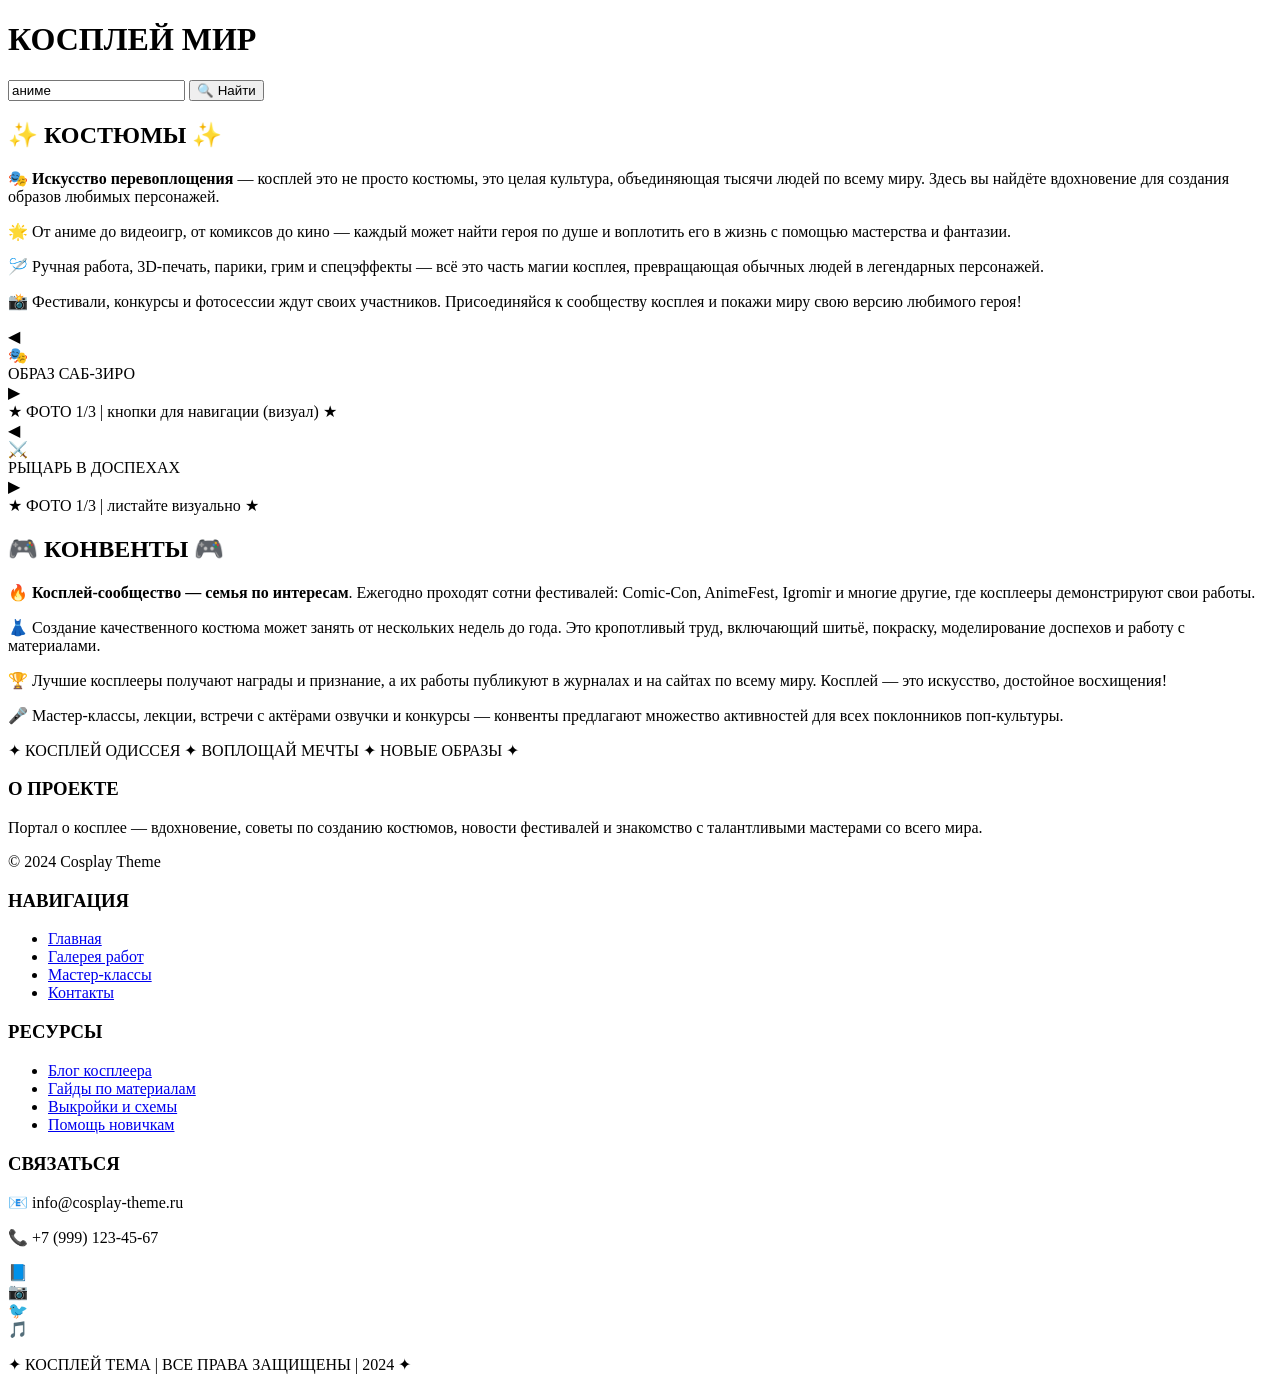
==== Страничка_1.html @ f5aa780e "Add files via upload" ====
<!DOCTYPE html>
<html lang="ru">
<head>
    <meta charset="UTF-8">
    <meta name="viewport" content="width=device-width, initial-scale=1.0">
    <title>Косплей тема | С футером</title>
    <link rel="stylesheet" href="css/styles_2.css">
</head>
<body>
    <div class="dashboard">
        <!-- ========== ЕДИНЫЙ КРАСНЫЙ БЛОК ========== -->
        <div class="red-panel-unified">
            <div class="red-grid">
                <!-- ЛЕВАЯ ЧАСТЬ КРАСНОГО БЛОКА: оранжевый блок с названием -->
                <div class="red-col">
                    <div class="orange-title-block">
                        <h1>КОСПЛЕЙ МИР</h1>
                    </div>
                </div>
                <!-- ПРАВАЯ ЧАСТЬ КРАСНОГО БЛОКА: поиск с кнопкой -->
                <div class="red-col">
                    <div class="search-wrapper">
                        <input type="text" placeholder="Поиск по сайту..." value="аниме">
                        <button>🔍 Найти</button>
                    </div>
                </div>
            </div>
        </div>

        <!-- ========== КОНТЕНТ ПОД КРАСНЫМ БЛОКОМ (две колонки) ========== -->
        <div class="content-grid">
            <!-- ЛЕВАЯ КОЛОНКА КОНТЕНТА -->
            <div class="content-col">
                <!-- маленький хендинг 2 в темно-сером блоке -->
                <div class="darkgray-block small">
                    <h2>✨ КОСТЮМЫ ✨</h2>
                </div>

                <!-- серый блок с информацией -->
                <div class="gray-info-block">
                    <p>🎭 <strong>Искусство перевоплощения</strong> — косплей это не просто костюмы, это целая культура, объединяющая тысячи людей по всему миру. Здесь вы найдёте вдохновение для создания образов любимых персонажей.</p>
                    <p>🌟 От аниме до видеоигр, от комиксов до кино — каждый может найти героя по душе и воплотить его в жизнь с помощью мастерства и фантазии.</p>
                    <p>🪡 Ручная работа, 3D-печать, парики, грим и спецэффекты — всё это часть магии косплея, превращающая обычных людей в легендарных персонажей.</p>
                    <p>📸 Фестивали, конкурсы и фотосессии ждут своих участников. Присоединяйся к сообществу косплея и покажи миру свою версию любимого героя!</p>
                </div>

                <!-- фотография с кнопками для перелистывания -->
                <div class="photo-carousel">
                    <div class="carousel-container">
                        <div class="carousel-btn">◀</div>
                        <div class="carousel-image">
                            <div class="photo-frame">
                                <div class="photo-content">
                                    <span class="photo-icon">🎭</span>
                                    <div class="photo-text">ОБРАЗ САБ-ЗИРО</div>
                                </div>
                            </div>
                        </div>
                        <div class="carousel-btn">▶</div>
                    </div>
                    <div class="carousel-dots">
                        <div class="dot active"></div>
                        <div class="dot"></div>
                        <div class="dot"></div>
                    </div>
                    <div class="carousel-caption">★ ФОТО 1/3 | кнопки для навигации (визуал) ★</div>
                </div>
            </div>

            <!-- ПРАВАЯ КОЛОНКА КОНТЕНТА (обратный порядок) -->
            <div class="content-col">
                <!-- ПОД ПОИСКОМ: сначала фотография с кнопками -->
                <div class="photo-carousel">
                    <div class="carousel-container">
                        <div class="carousel-btn">◀</div>
                        <div class="carousel-image">
                            <div class="photo-frame">
                                <div class="photo-content">
                                    <span class="photo-icon">⚔️</span>
                                    <div class="photo-text">РЫЦАРЬ В ДОСПЕХАХ</div>
                                </div>
                            </div>
                        </div>
                        <div class="carousel-btn">▶</div>
                    </div>
                    <div class="carousel-dots">
                        <div class="dot active"></div>
                        <div class="dot"></div>
                        <div class="dot"></div>
                    </div>
                    <div class="carousel-caption">★ ФОТО 1/3 | листайте визуально ★</div>
                </div>

                <!-- темно-серый блок с хендингом2 (завершает обратный порядок) -->
                <div class="darkgray-block small">
                    <h2>🎮 КОНВЕНТЫ 🎮</h2>
                </div>

                <!-- серый блок с информацией -->
                <div class="gray-info-block">
                    <p>🔥 <strong>Косплей-сообщество — семья по интересам</strong>. Ежегодно проходят сотни фестивалей: Comic-Con, AnimeFest, Igromir и многие другие, где косплееры демонстрируют свои работы.</p>
                    <p>👗 Создание качественного костюма может занять от нескольких недель до года. Это кропотливый труд, включающий шитьё, покраску, моделирование доспехов и работу с материалами.</p>
                    <p>🏆 Лучшие косплееры получают награды и признание, а их работы публикуют в журналах и на сайтах по всему миру. Косплей — это искусство, достойное восхищения!</p>
                    <p>🎤 Мастер-классы, лекции, встречи с актёрами озвучки и конкурсы — конвенты предлагают множество активностей для всех поклонников поп-культуры.</p>
                </div>
            </div>
        </div>

        <!-- ========== ДЕКОРАТИВНЫЙ НИЖНИЙ БЛОК ========== -->
        <div class="bottom-extender">
            <div class="bottom-decoration">
                <div class="deco-line"></div>
                <div class="deco-line"></div>
                <div class="deco-line"></div>
            </div>
            <div class="bottom-text">
                ✦ КОСПЛЕЙ ОДИССЕЯ ✦ ВОПЛОЩАЙ МЕЧТЫ ✦ НОВЫЕ ОБРАЗЫ ✦
            </div>
        </div>
    </div>

    <!-- ========== FOOTER ========== -->
    <footer class="footer">
        <div class="footer-content">
            <div class="footer-section">
                <h3>О ПРОЕКТЕ</h3>
                <p>Портал о косплее — вдохновение, советы по созданию костюмов, новости фестивалей и знакомство с талантливыми мастерами со всего мира.</p>
                <p>© 2024 Cosplay Theme</p>
            </div>
            <div class="footer-section">
                <h3>НАВИГАЦИЯ</h3>
                <ul class="footer-links">
                    <li><a href="#">Главная</a></li>
                    <li><a href="#">Галерея работ</a></li>
                    <li><a href="#">Мастер-классы</a></li>
                    <li><a href="#">Контакты</a></li>
                </ul>
            </div>
            <div class="footer-section">
                <h3>РЕСУРСЫ</h3>
                <ul class="footer-links">
                    <li><a href="#">Блог косплеера</a></li>
                    <li><a href="#">Гайды по материалам</a></li>
                    <li><a href="#">Выкройки и схемы</a></li>
                    <li><a href="#">Помощь новичкам</a></li>
                </ul>
            </div>
            <div class="footer-section">
                <h3>СВЯЗАТЬСЯ</h3>
                <p>📧 info@cosplay-theme.ru</p>
                <p>📞 +7 (999) 123-45-67</p>
                <div class="social-icons">
                    <div class="social-icon">📘</div>
                    <div class="social-icon">📷</div>
                    <div class="social-icon">🐦</div>
                    <div class="social-icon">🎵</div>
                </div>
            </div>
        </div>
        <div class="footer-bottom">
            <p>✦ КОСПЛЕЙ ТЕМА | ВСЕ ПРАВА ЗАЩИЩЕНЫ | 2024 ✦</p>
        </div>
    </footer>
</body>
</html>
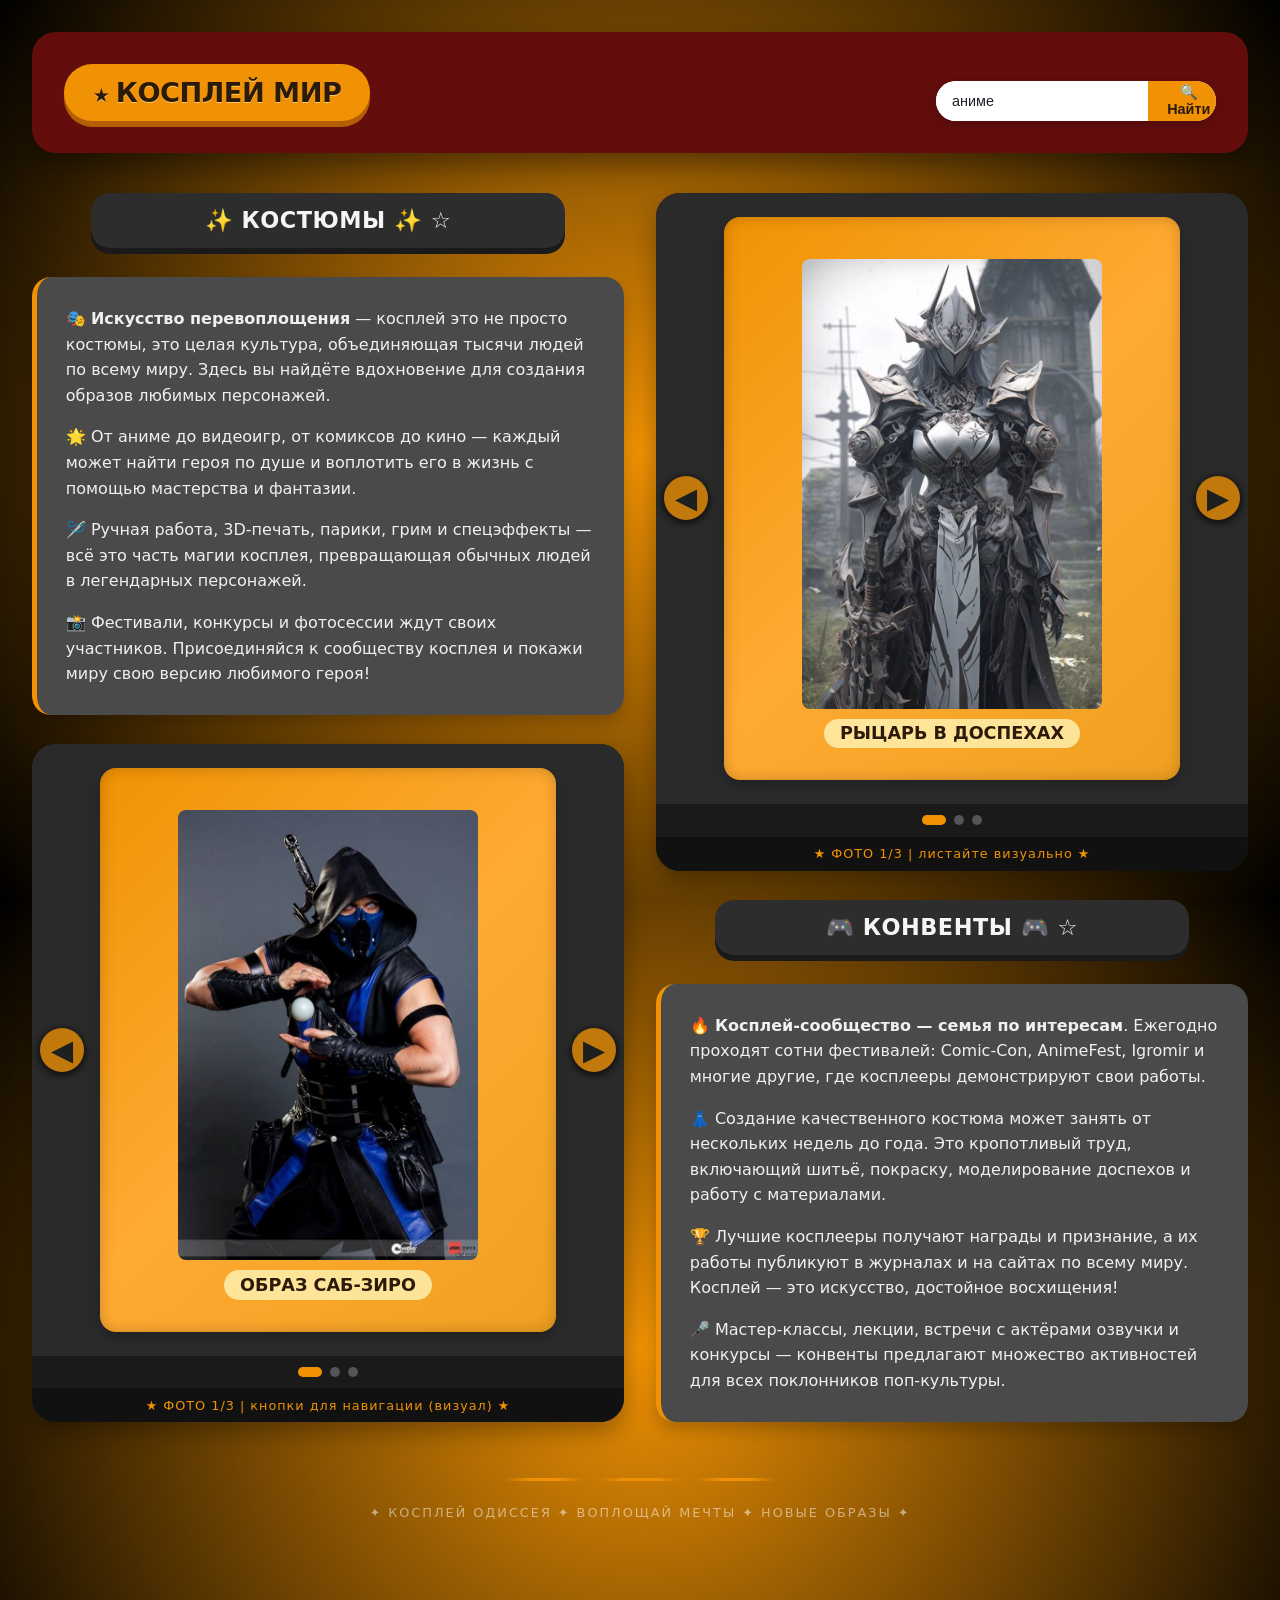
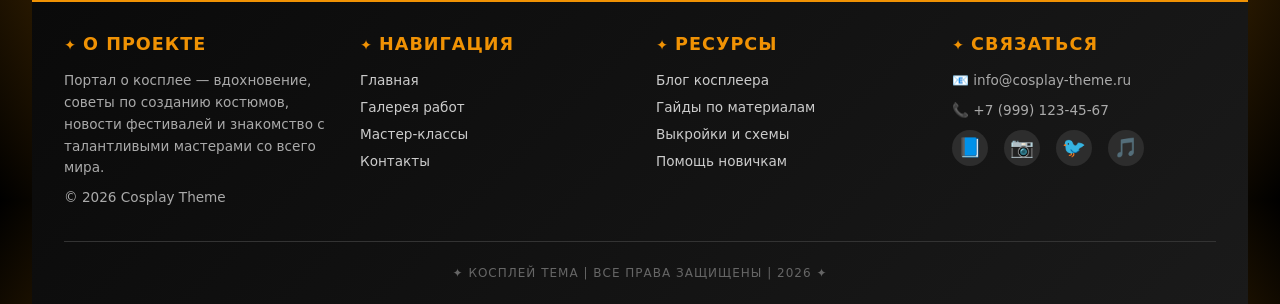
==== commit 261b84a9: "Add files via upload" ====
--- a/Страничка_1.html
+++ b/Страничка_1.html
@@ -51,7 +51,8 @@
                         <div class="carousel-image">
                             <div class="photo-frame">
                                 <div class="photo-content">
-                                    <span class="photo-icon">🎭</span>
+                                    <!-- <span class="photo-icon">🎭</span> -->
+                                    <img src="./Картинки/саб.jpg" alt="саб-зиро">
                                     <div class="photo-text">ОБРАЗ САБ-ЗИРО</div>
                                 </div>
                             </div>
@@ -76,7 +77,8 @@
                         <div class="carousel-image">
                             <div class="photo-frame">
                                 <div class="photo-content">
-                                    <span class="photo-icon">⚔️</span>
+                                    <!-- <span class="photo-icon">⚔️</span> -->
+                                    <img src="./Картинки/загруженное.jpg" alt="рыцарь">
                                     <div class="photo-text">РЫЦАРЬ В ДОСПЕХАХ</div>
                                 </div>
                             </div>
@@ -125,12 +127,12 @@
             <div class="footer-section">
                 <h3>О ПРОЕКТЕ</h3>
                 <p>Портал о косплее — вдохновение, советы по созданию костюмов, новости фестивалей и знакомство с талантливыми мастерами со всего мира.</p>
-                <p>© 2024 Cosplay Theme</p>
+                <p>© 2026 Cosplay Theme</p>
             </div>
             <div class="footer-section">
                 <h3>НАВИГАЦИЯ</h3>
                 <ul class="footer-links">
-                    <li><a href="#">Главная</a></li>
+                    <li><a href="index.html">Главная</a></li>
                     <li><a href="#">Галерея работ</a></li>
                     <li><a href="#">Мастер-классы</a></li>
                     <li><a href="#">Контакты</a></li>
@@ -158,7 +160,7 @@
             </div>
         </div>
         <div class="footer-bottom">
-            <p>✦ КОСПЛЕЙ ТЕМА | ВСЕ ПРАВА ЗАЩИЩЕНЫ | 2024 ✦</p>
+            <p>✦ КОСПЛЕЙ ТЕМА | ВСЕ ПРАВА ЗАЩИЩЕНЫ | 2026 ✦</p>
         </div>
     </footer>
 </body>
--- a/css/styles_2.css
+++ b/css/styles_2.css
@@ -0,0 +1,476 @@
+/* RESET + БАЗОВЫЕ СТИЛИ */
+* {
+    margin: 0;
+    padding: 0;
+    box-sizing: border-box;
+}
+
+html, body {
+    height: 100%;
+}
+
+body {
+    font-family: 'Segoe UI', 'Roboto', system-ui, -apple-system, 'Inter', sans-serif;
+    min-height: 100vh;
+    width: 100%;
+    background: radial-gradient(circle at center, #F09204, #000000);
+    display: flex;
+    flex-direction: column;
+    justify-content: flex-start;
+    align-items: center;
+    padding: 2rem 2rem 0;
+}
+
+/* основной контейнер */
+.dashboard {
+    max-width: 1400px;
+    width: 100%;
+    background: transparent;
+    flex: 1;
+}
+
+/* ========== ЕДИНЫЙ КРАСНЫЙ БЛОК ========== */
+.red-panel-unified {
+    background-color: #630d0d;
+    border-radius: 1.5rem;
+    padding: 2rem 2rem;
+    box-shadow: 0 12px 28px rgba(0, 0, 0, 0.4);
+    margin-bottom: 2.5rem;
+}
+
+/* внутренняя сетка красного блока — две колонки */
+.red-grid {
+    display: grid;
+    grid-template-columns: 1fr 1fr;
+    gap: 2rem;
+}
+
+/* левая и правая части внутри красного блока */
+.red-col {
+    display: flex;
+    flex-direction: column;
+    justify-content: flex-end;
+}
+
+/* оранжевый блок с названием темы (левый) */
+.orange-title-block {
+    background-color: #F09204;
+    padding: 0.8rem 1.8rem;
+    border-radius: 2rem;
+    box-shadow: 0 6px 0 #b45f06;
+    display: inline-block;
+    align-self: flex-start;
+}
+
+.orange-title-block h1 {
+    font-size: 1.7rem;
+    font-weight: 800;
+    letter-spacing: -0.5px;
+    color: #2c1a0a;
+    text-shadow: 0 1px 0 rgba(255, 255, 200, 0.5);
+    margin: 0;
+}
+
+/* блок поиска с кнопкой (правый) */
+.search-wrapper {
+    display: flex;
+    background: white;
+    border-radius: 3rem;
+    overflow: hidden;
+    box-shadow: 0 4px 12px rgba(0, 0, 0, 0.2);
+    max-width: 280px;
+    width: 100%;
+    align-self: flex-end;
+}
+
+.search-wrapper input {
+    flex: 1;
+    padding: 0.75rem 1rem;
+    border: none;
+    outline: none;
+    font-size: 0.9rem;
+    font-weight: 500;
+    background: white;
+    color: #1e1e2a;
+}
+
+.search-wrapper input::placeholder {
+    color: #888;
+    font-weight: 400;
+}
+
+.search-wrapper button {
+    background: #F09204;
+    border: none;
+    padding: 0 1.2rem;
+    font-weight: 700;
+    font-size: 0.9rem;
+    color: #2c1a0a;
+    display: flex;
+    align-items: center;
+    gap: 5px;
+    cursor: default;
+}
+
+/* контейнер для контента под красным блоком — две колонки */
+.content-grid {
+    display: grid;
+    grid-template-columns: 1fr 1fr;
+    gap: 2rem;
+    margin-bottom: 2.5rem;
+}
+
+/* общие стили для колонок контента */
+.content-col {
+    display: flex;
+    flex-direction: column;
+    gap: 1.8rem;
+}
+
+/* ========== ТЕМНО-СЕРЫЙ БЛОК (хендинг 2) ========== */
+.darkgray-block {
+    background-color: #2d2d2d;
+    border-radius: 1.2rem;
+    padding: 0.9rem 1.5rem;
+    text-align: center;
+    box-shadow: 0 6px 0 #1a1a1a;
+}
+
+.darkgray-block h2 {
+    color: #f5f5f5;
+    font-size: 1.4rem;
+    font-weight: 600;
+    letter-spacing: 0.5px;
+    margin: 0;
+}
+
+/* уменьшенный блок с обоих сторон (симметрично) */
+.darkgray-block.small {
+    width: 80%;
+    margin: 0 auto;
+}
+
+/* ========== СЕРЫЙ БЛОК С ИНФОРМАЦИЕЙ (текст) ========== */
+.gray-info-block {
+    background-color: #4a4a4a;
+    border-radius: 1.2rem;
+    padding: 1.8rem;
+    color: #f0f0f0;
+    line-height: 1.6;
+    box-shadow: 0 8px 16px rgba(0, 0, 0, 0.2);
+    border-left: 5px solid #F09204;
+}
+
+.gray-info-block p {
+    font-size: 1rem;
+    margin-bottom: 1rem;
+}
+
+.gray-info-block p:last-child {
+    margin-bottom: 0;
+}
+
+/* ========== ФОТОГАЛЕРЕЯ С КНОПКАМИ ПЕРЕЛИСТЫВАНИЯ (ТОЛЬКО ВИЗУАЛ) ========== */
+.photo-carousel {
+    background: #1e1e1e;
+    border-radius: 1.5rem;
+    overflow: hidden;
+    box-shadow: 0 10px 25px rgba(0, 0, 0, 0.3);
+}
+
+.carousel-container {
+    position: relative;
+    display: flex;
+    align-items: center;
+    justify-content: space-between;
+    background: #2a2a2a;
+    padding: 0.5rem;
+}
+
+/* кнопки — только визуал, не активны */
+.carousel-btn {
+    background: rgba(240, 146, 4, 0.85);
+    border: none;
+    width: 44px;
+    height: 44px;
+    border-radius: 50%;
+    font-size: 1.8rem;
+    font-weight: bold;
+    color: #1e1e1e;
+    display: flex;
+    align-items: center;
+    justify-content: center;
+    box-shadow: 0 2px 8px black;
+    cursor: default;
+    opacity: 0.9;
+}
+
+.carousel-image {
+    flex: 1;
+    text-align: center;
+    padding: 1rem;
+}
+
+/* стилизованное фото */
+.photo-frame {
+    width: 100%;
+    min-height: 220px;
+    background: linear-gradient(135deg, #F09204, #ffaa33, #F0A020);
+    border-radius: 1rem;
+    display: flex;
+    align-items: center;
+    justify-content: center;
+    box-shadow: inset 0 0 15px rgba(0, 0, 0, 0.2), 0 6px 12px rgba(0, 0, 0, 0.2);
+}
+
+.photo-content {
+    text-align: center;
+    padding: 2rem 1rem;
+}
+
+.photo-icon {
+    font-size: 3.5rem;
+    display: block;
+    margin-bottom: 0.75rem;
+}
+
+.photo-text {
+    font-size: 1.1rem;
+    font-weight: bold;
+    color: #2c1a0a;
+    background: rgba(255, 255, 200, 0.7);
+    padding: 0.3rem 1rem;
+    border-radius: 2rem;
+    display: inline-block;
+}
+
+.carousel-caption {
+    text-align: center;
+    background: #111;
+    color: #F09204;
+    padding: 0.6rem;
+    font-size: 0.8rem;
+    font-weight: 500;
+    letter-spacing: 1px;
+}
+
+/* индикаторы страниц (визуальные точки) */
+.carousel-dots {
+    display: flex;
+    justify-content: center;
+    gap: 0.5rem;
+    padding: 0.7rem;
+    background: #1a1a1a;
+}
+
+.dot {
+    width: 10px;
+    height: 10px;
+    border-radius: 50%;
+    background: #555;
+}
+
+.dot.active {
+    background: #F09204;
+    width: 24px;
+    border-radius: 10px;
+}
+
+/* ========== ДОПОЛНИТЕЛЬНЫЙ НИЖНИЙ БЛОК ДЛЯ УДЛИНЕНИЯ ========== */
+.bottom-extender {
+    margin-top: 1rem;
+    margin-bottom: 2rem;
+    padding: 1rem 0;
+    text-align: center;
+}
+
+.bottom-decoration {
+    display: flex;
+    justify-content: center;
+    gap: 1rem;
+    flex-wrap: wrap;
+}
+
+.deco-line {
+    width: 80px;
+    height: 3px;
+    background: linear-gradient(90deg, transparent, #F09204, #F09204, transparent);
+    border-radius: 3px;
+}
+
+.bottom-text {
+    color: rgba(255, 255, 255, 0.5);
+    font-size: 0.8rem;
+    letter-spacing: 2px;
+    margin-top: 1.5rem;
+}
+
+/* ========== FOOTER ========== */
+.footer {
+    width: 100%;
+    background: linear-gradient(135deg, #0a0a0a, #1a1a1a);
+    border-top: 2px solid #F09204;
+    margin-top: 2rem;
+    padding: 2rem 2rem 1.5rem;
+}
+
+.footer-content {
+    max-width: 1400px;
+    margin: 0 auto;
+    display: grid;
+    grid-template-columns: repeat(4, 1fr);
+    gap: 2rem;
+}
+
+.footer-section h3 {
+    color: #F09204;
+    font-size: 1.1rem;
+    margin-bottom: 1rem;
+    font-weight: 600;
+    letter-spacing: 1px;
+}
+
+.footer-section h3::before {
+    content: "✦ ";
+    font-size: 0.9rem;
+}
+
+.footer-section p {
+    color: #aaa;
+    font-size: 0.85rem;
+    line-height: 1.6;
+    margin-bottom: 0.5rem;
+}
+
+.footer-links {
+    list-style: none;
+}
+
+.footer-links li {
+    margin-bottom: 0.5rem;
+}
+
+.footer-links a {
+    color: #ccc;
+    text-decoration: none;
+    font-size: 0.85rem;
+    transition: color 0.2s;
+    cursor: default;
+}
+
+.footer-links a:hover {
+    color: #F09204;
+}
+
+.social-icons {
+    display: flex;
+    gap: 1rem;
+    margin-top: 0.5rem;
+}
+
+.social-icon {
+    width: 36px;
+    height: 36px;
+    background: #2d2d2d;
+    border-radius: 50%;
+    display: flex;
+    align-items: center;
+    justify-content: center;
+    font-size: 1.2rem;
+    cursor: default;
+    transition: all 0.2s;
+}
+
+.social-icon:hover {
+    background: #F09204;
+    transform: translateY(-3px);
+}
+
+.footer-bottom {
+    max-width: 1400px;
+    margin: 0 auto;
+    text-align: center;
+    padding-top: 1.5rem;
+    margin-top: 1.5rem;
+    border-top: 1px solid #333;
+}
+
+.footer-bottom p {
+    color: #666;
+    font-size: 0.75rem;
+    letter-spacing: 1px;
+}
+
+/* Адаптивность */
+@media (max-width: 850px) {
+    body {
+        padding: 1rem 1rem 0;
+    }
+    
+    .red-grid,
+    .content-grid {
+        grid-template-columns: 1fr;
+        gap: 1.5rem;
+    }
+    
+    .red-panel-unified {
+        padding: 1.5rem;
+    }
+    
+    .search-wrapper {
+        max-width: 100%;
+        margin-top: 1rem;
+    }
+    
+    .red-col {
+        gap: 1rem;
+    }
+    
+    .orange-title-block,
+    .search-wrapper {
+        align-self: stretch;
+    }
+    
+    .content-col {
+        gap: 1.5rem;
+    }
+    
+    .footer-content {
+        grid-template-columns: repeat(2, 1fr);
+        gap: 1.5rem;
+    }
+}
+
+@media (max-width: 500px) {
+    .footer-content {
+        grid-template-columns: 1fr;
+        text-align: center;
+    }
+    
+    .social-icons {
+        justify-content: center;
+    }
+}
+
+/* дополнительные декоративные штрихи */
+.orange-title-block h1::before {
+    content: "★ ";
+    font-size: 1.2rem;
+}
+
+.darkgray-block.small h2::after {
+    content: " ☆";
+}
+
+
+
+.photo-content img {
+    max-width: 90%;
+    max-height: 500px;
+    width: auto;
+    height: auto;
+    display: block;
+    margin: 10px auto;
+    border-radius: 8px;
+    object-fit: cover;
+}
